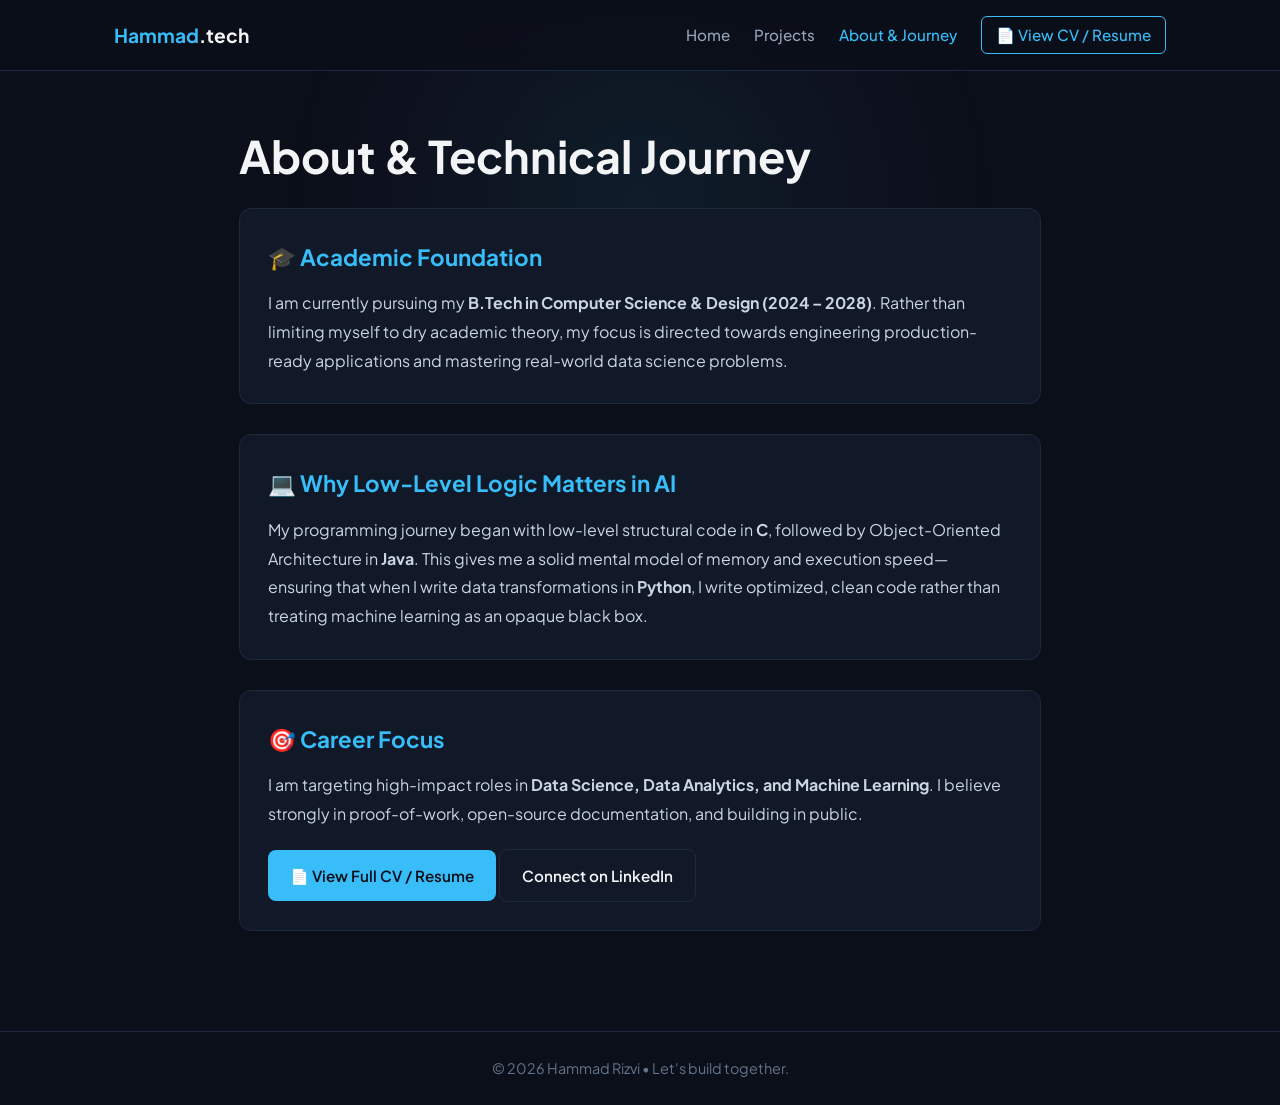
==== about.html @ 096e6cd0 "Create about.html" ====
<!DOCTYPE html>
<html lang="en">
<head>
    <meta charset="UTF-8">
    <meta name="viewport" content="width=device-width, initial-scale=1.0">
    <title>About Me | Hammad Rizvi</title>
    <link href="https://fonts.googleapis.com/css2?family=Plus+Jakarta+Sans:wght@400;600;700;800&display=swap" rel="stylesheet">
    <link rel="stylesheet" href="style.css">
</head>
<body>
    <div class="ambient-glow"></div>

    <nav>
        <div class="nav-container">
            <a href="index.html" class="logo">Hammad<span>.tech</span></a>
            <div class="nav-links">
                <a href="index.html">Home</a>
                <a href="projects.html">Projects</a>
                <a href="about.html" class="active">About & Journey</a>
                <a href="assets/resume.pdf" target="_blank" class="nav-resume-btn">📄 View CV / Resume</a>
            </div>
        </div>
    </nav>

    <div class="container" style="max-width: 850px;">
        <h1 style="font-size: 2.8rem; margin-bottom: 16px;">About & Technical Journey</h1>
        
        <div class="card" style="margin-bottom: 30px; line-height: 1.8; color: #cbd5e1;">
            <h2 style="color: var(--primary); font-size: 1.4rem; margin-bottom: 12px;">🎓 Academic Foundation</h2>
            <p>
                I am currently pursuing my <strong>B.Tech in Computer Science & Design (2024 – 2028)</strong>. Rather than limiting myself to dry academic theory, my focus is directed towards engineering production-ready applications and mastering real-world data science problems.
            </p>
        </div>

        <div class="card" style="margin-bottom: 30px; line-height: 1.8; color: #cbd5e1;">
            <h2 style="color: var(--primary); font-size: 1.4rem; margin-bottom: 12px;">💻 Why Low-Level Logic Matters in AI</h2>
            <p>
                My programming journey began with low-level structural code in <strong>C</strong>, followed by Object-Oriented Architecture in <strong>Java</strong>. This gives me a solid mental model of memory and execution speed—ensuring that when I write data transformations in <strong>Python</strong>, I write optimized, clean code rather than treating machine learning as an opaque black box.
            </p>
        </div>

        <div class="card" style="margin-bottom: 40px; line-height: 1.8; color: #cbd5e1;">
            <h2 style="color: var(--primary); font-size: 1.4rem; margin-bottom: 12px;">🎯 Career Focus</h2>
            <p>
                I am targeting high-impact roles in <strong>Data Science, Data Analytics, and Machine Learning</strong>. I believe strongly in proof-of-work, open-source documentation, and building in public.
            </p>
            <div style="margin-top: 20px;">
                <a href="assets/resume.pdf" target="_blank" class="btn btn-primary">📄 View Full CV / Resume</a>
                <a href="https://www.linkedin.com/in/hammadrizvi-dev" target="_blank" class="btn btn-secondary">Connect on LinkedIn</a>
            </div>
        </div>
    </div>

    <footer>
        <p>© 2026 Hammad Rizvi • Let's build together.</p>
    </footer>
</body>
</html>
---- style.css ----
:root {
    --bg: #0b0f19;
    --surface: #111827;
    --surface-card: #162032;
    --border: #1f293d;
    --primary: #38bdf8;
    --primary-glow: rgba(56, 189, 248, 0.15);
    --secondary: #818cf8;
    --text-main: #f3f4f6;
    --text-muted: #94a3b8;
    --accent-green: #34d399;
}

* {
    margin: 0;
    padding: 0;
    box-sizing: border-box;
    scroll-behavior: smooth;
}

body {
    font-family: 'Plus Jakarta Sans', -apple-system, sans-serif;
    background-color: var(--bg);
    color: var(--text-main);
    line-height: 1.6;
    min-height: 100vh;
    display: flex;
    flex-direction: column;
}

.ambient-glow {
    position: fixed;
    top: 0;
    left: 50%;
    transform: translateX(-50%);
    width: 800px;
    height: 400px;
    background: radial-gradient(circle, rgba(56, 189, 248, 0.08) 0%, rgba(129, 140, 248, 0.03) 50%, transparent 80%);
    z-index: -1;
    pointer-events: none;
}

/* Navbar */
nav {
    position: fixed;
    top: 0;
    width: 100%;
    background: rgba(11, 15, 25, 0.85);
    backdrop-filter: blur(12px);
    border-bottom: 1px solid var(--border);
    z-index: 100;
}

.nav-container {
    max-width: 1100px;
    margin: 0 auto;
    padding: 16px 24px;
    display: flex;
    justify-content: space-between;
    align-items: center;
}

.logo {
    font-weight: 700;
    font-size: 1.2rem;
    color: var(--primary);
    text-decoration: none;
}
.logo span { color: var(--text-main); }

.nav-links {
    display: flex;
    align-items: center;
    gap: 24px;
}

.nav-links a {
    color: var(--text-muted);
    text-decoration: none;
    font-size: 0.95rem;
    font-weight: 500;
    transition: color 0.2s;
}

.nav-links a:hover, .nav-links a.active { color: var(--primary); }

.nav-resume-btn {
    border: 1px solid var(--primary) !important;
    color: var(--primary) !important;
    padding: 6px 14px;
    border-radius: 6px;
    font-weight: 600;
}
.nav-resume-btn:hover {
    background: var(--primary);
    color: #0b0f19 !important;
}

/* Container */
.container {
    max-width: 1100px;
    margin: 0 auto;
    padding: 120px 24px 60px 24px;
    flex: 1;
}

/* Buttons */
.btn-group {
    display: flex;
    gap: 14px;
    flex-wrap: wrap;
}

.btn {
    display: inline-flex;
    align-items: center;
    gap: 8px;
    padding: 12px 22px;
    border-radius: 8px;
    font-weight: 600;
    font-size: 0.95rem;
    text-decoration: none;
    transition: all 0.2s;
}

.btn-primary {
    background: var(--primary);
    color: #0b0f19;
}
.btn-primary:hover {
    background: #7dd3fc;
    transform: translateY(-2px);
}

.btn-secondary {
    background: var(--surface);
    color: var(--text-main);
    border: 1px solid var(--border);
}
.btn-secondary:hover {
    background: var(--surface-card);
    transform: translateY(-2px);
}

/* Card Styles */
.card {
    background: var(--surface);
    border: 1px solid var(--border);
    border-radius: 12px;
    padding: 28px;
    transition: all 0.25s;
}
.card:hover {
    border-color: rgba(56, 189, 248, 0.4);
    transform: translateY(-3px);
}

/* Tags */
.tags {
    display: flex;
    flex-wrap: wrap;
    gap: 8px;
}
.tag {
    background: var(--surface-card);
    border: 1px solid var(--border);
    color: #cbd5e1;
    padding: 4px 10px;
    border-radius: 6px;
    font-size: 0.85rem;
    font-family: 'Fira Code', monospace;
}

/* Footer */
footer {
    border-top: 1px solid var(--border);
    padding: 25px 0;
    text-align: center;
    color: #64748b;
    font-size: 0.9rem;
}
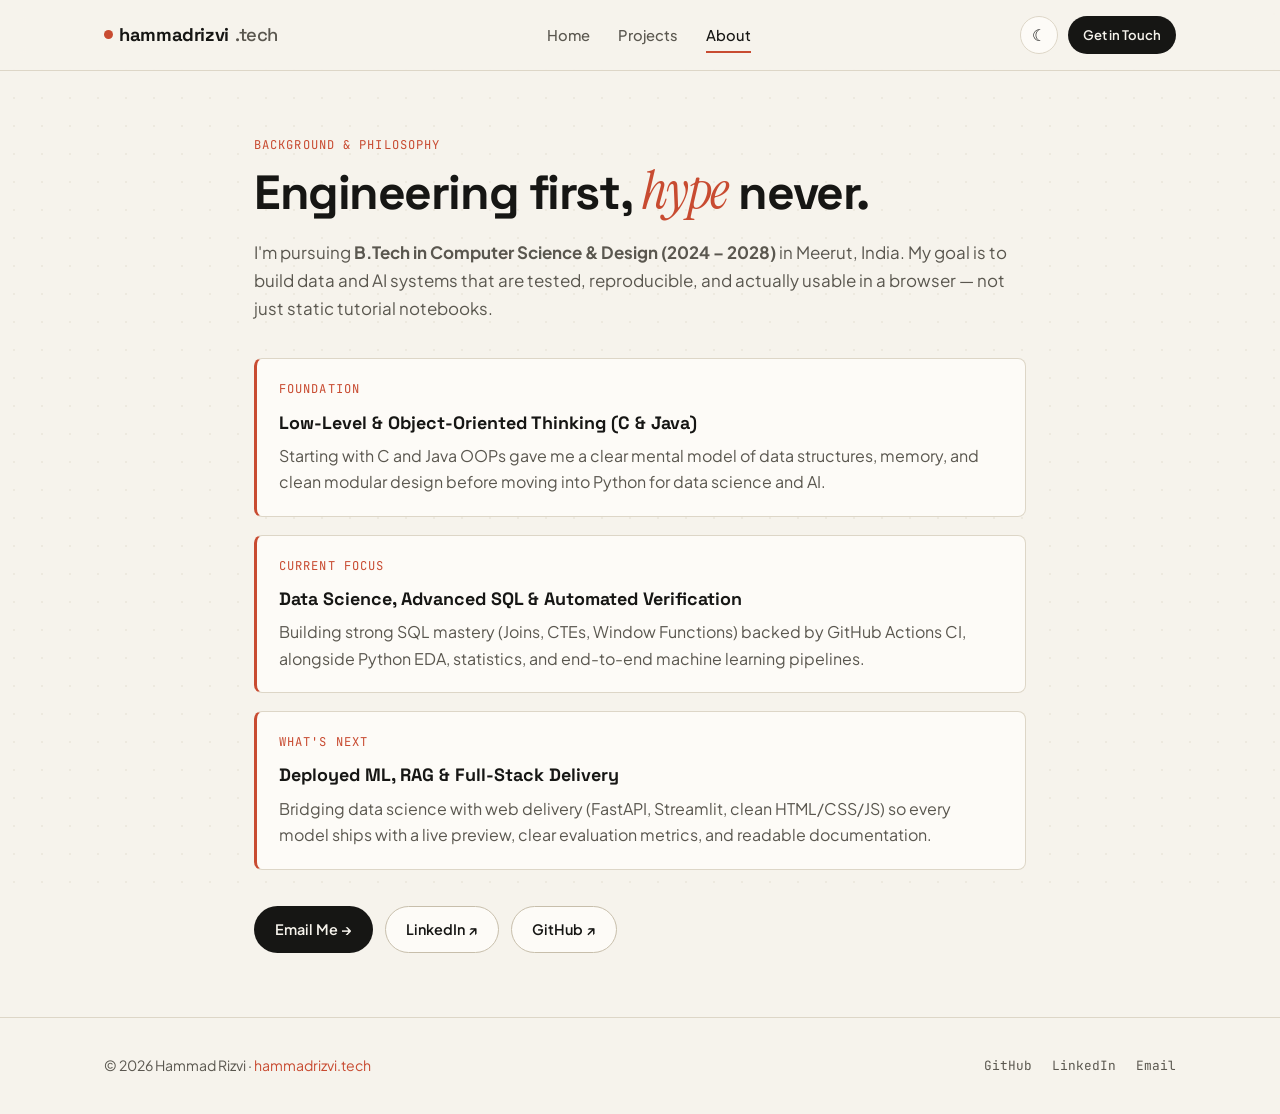
==== commit b3523430: "feat: redesign hammadrizvi.tech with warm editorial palette, interactive project previews, code stri" ====
--- a/about.html
+++ b/about.html
@@ -1,58 +1,90 @@
 <!DOCTYPE html>
 <html lang="en">
 <head>
-    <meta charset="UTF-8">
-    <meta name="viewport" content="width=device-width, initial-scale=1.0">
-    <title>About Me | Hammad Rizvi</title>
-    <link href="https://fonts.googleapis.com/css2?family=Plus+Jakarta+Sans:wght@400;600;700;800&display=swap" rel="stylesheet">
-    <link rel="stylesheet" href="style.css">
+  <meta charset="UTF-8">
+  <meta name="viewport" content="width=device-width, initial-scale=1.0">
+  <title>About | Hammad Rizvi</title>
+  <meta name="description" content="About Hammad Rizvi — B.Tech CS &amp; Design '28, engineering journey across C, Java, Python, SQL, and AI.">
+  <link rel="preconnect" href="https://fonts.googleapis.com">
+  <link rel="preconnect" href="https://fonts.gstatic.com" crossorigin>
+  <link href="https://fonts.googleapis.com/css2?family=Instrument+Serif:ital@0;1&family=JetBrains+Mono:wght@400;500;600&family=Plus+Jakarta+Sans:wght@400;500;600;700&family=Space+Grotesk:wght@600;700&display=swap" rel="stylesheet">
+  <link rel="stylesheet" href="style.css">
 </head>
 <body>
-    <div class="ambient-glow"></div>
+  <header class="site-nav">
+    <div class="container nav-inner">
+      <a href="index.html" class="brand">
+        <span class="brand-dot"></span>hammadrizvi<span>.tech</span>
+      </a>
+      <nav class="nav-links" aria-label="Main navigation">
+        <a href="index.html">Home</a>
+        <a href="projects.html">Projects</a>
+        <a href="about.html" class="active">About</a>
+      </nav>
+      <div class="nav-actions">
+        <button class="theme-toggle" data-theme-toggle title="Toggle Light/Dark Theme" aria-label="Toggle Theme">☾</button>
+        <a href="mailto:Hammadrizvi346@gmail.com" class="btn btn-primary btn-sm">Get in Touch</a>
+      </div>
+    </div>
+  </header>
 
-    <nav>
-        <div class="nav-container">
-            <a href="index.html" class="logo">Hammad<span>.tech</span></a>
-            <div class="nav-links">
-                <a href="index.html">Home</a>
-                <a href="projects.html">Projects</a>
-                <a href="about.html" class="active">About & Journey</a>
-                <a href="assets/resume.pdf" target="_blank" class="nav-resume-btn">📄 View CV / Resume</a>
-            </div>
-        </div>
-    </nav>
+  <main>
+    <section class="section">
+      <div class="container" style="max-width: 820px;">
+        <span class="eyebrow">Background &amp; Philosophy</span>
+        <h1 class="hero-title" style="font-size: clamp(2rem, 4vw, 3rem); margin-bottom: 18px;">
+          Engineering first, <em>hype</em> never.
+        </h1>
+        <p class="hero-sub" style="max-width: 100%; margin-bottom: 36px;">
+          I'm pursuing <strong>B.Tech in Computer Science &amp; Design (2024 – 2028)</strong> in Meerut, India. My goal is to build data and AI systems that are tested, reproducible, and actually usable in a browser — not just static tutorial notebooks.
+        </p>
 
-    <div class="container" style="max-width: 850px;">
-        <h1 style="font-size: 2.8rem; margin-bottom: 16px;">About & Technical Journey</h1>
-        
-        <div class="card" style="margin-bottom: 30px; line-height: 1.8; color: #cbd5e1;">
-            <h2 style="color: var(--primary); font-size: 1.4rem; margin-bottom: 12px;">🎓 Academic Foundation</h2>
-            <p>
-                I am currently pursuing my <strong>B.Tech in Computer Science & Design (2024 – 2028)</strong>. Rather than limiting myself to dry academic theory, my focus is directed towards engineering production-ready applications and mastering real-world data science problems.
+        <div class="timeline">
+          <div class="timeline-item">
+            <span class="eyebrow">Foundation</span>
+            <h3>Low-Level &amp; Object-Oriented Thinking (C &amp; Java)</h3>
+            <p style="color: var(--ink-muted);">
+              Starting with C and Java OOPs gave me a clear mental model of data structures, memory, and clean modular design before moving into Python for data science and AI.
             </p>
+          </div>
+
+          <div class="timeline-item">
+            <span class="eyebrow">Current Focus</span>
+            <h3>Data Science, Advanced SQL &amp; Automated Verification</h3>
+            <p style="color: var(--ink-muted);">
+              Building strong SQL mastery (Joins, CTEs, Window Functions) backed by GitHub Actions CI, alongside Python EDA, statistics, and end-to-end machine learning pipelines.
+            </p>
+          </div>
+
+          <div class="timeline-item">
+            <span class="eyebrow">What's Next</span>
+            <h3>Deployed ML, RAG &amp; Full-Stack Delivery</h3>
+            <p style="color: var(--ink-muted);">
+              Bridging data science with web delivery (FastAPI, Streamlit, clean HTML/CSS/JS) so every model ships with a live preview, clear evaluation metrics, and readable documentation.
+            </p>
+          </div>
         </div>
 
-        <div class="card" style="margin-bottom: 30px; line-height: 1.8; color: #cbd5e1;">
-            <h2 style="color: var(--primary); font-size: 1.4rem; margin-bottom: 12px;">💻 Why Low-Level Logic Matters in AI</h2>
-            <p>
-                My programming journey began with low-level structural code in <strong>C</strong>, followed by Object-Oriented Architecture in <strong>Java</strong>. This gives me a solid mental model of memory and execution speed—ensuring that when I write data transformations in <strong>Python</strong>, I write optimized, clean code rather than treating machine learning as an opaque black box.
-            </p>
+        <div style="margin-top: 36px; display: flex; flex-wrap: wrap; gap: 12px;">
+          <a href="mailto:Hammadrizvi346@gmail.com" class="btn btn-primary">Email Me →</a>
+          <a href="https://www.linkedin.com/in/hammadrizvi-dev" target="_blank" rel="noopener" class="btn btn-secondary">LinkedIn ↗</a>
+          <a href="https://github.com/hammadrizvi-dev" target="_blank" rel="noopener" class="btn btn-secondary">GitHub ↗</a>
         </div>
+      </div>
+    </section>
+  </main>
 
-        <div class="card" style="margin-bottom: 40px; line-height: 1.8; color: #cbd5e1;">
-            <h2 style="color: var(--primary); font-size: 1.4rem; margin-bottom: 12px;">🎯 Career Focus</h2>
-            <p>
-                I am targeting high-impact roles in <strong>Data Science, Data Analytics, and Machine Learning</strong>. I believe strongly in proof-of-work, open-source documentation, and building in public.
-            </p>
-            <div style="margin-top: 20px;">
-                <a href="assets/resume.pdf" target="_blank" class="btn btn-primary">📄 View Full CV / Resume</a>
-                <a href="https://www.linkedin.com/in/hammadrizvi-dev" target="_blank" class="btn btn-secondary">Connect on LinkedIn</a>
-            </div>
-        </div>
+  <footer>
+    <div class="container footer-inner">
+      <p>© 2026 Hammad Rizvi · <a href="https://hammadrizvi.tech" style="color: var(--accent);">hammadrizvi.tech</a></p>
+      <div class="footer-links">
+        <a href="https://github.com/hammadrizvi-dev" target="_blank" rel="noopener">GitHub</a>
+        <a href="https://www.linkedin.com/in/hammadrizvi-dev" target="_blank" rel="noopener">LinkedIn</a>
+        <a href="mailto:Hammadrizvi346@gmail.com">Email</a>
+      </div>
     </div>
+  </footer>
 
-    <footer>
-        <p>© 2026 Hammad Rizvi • Let's build together.</p>
-    </footer>
+  <script src="app.js"></script>
 </body>
 </html>
--- a/style.css
+++ b/style.css
@@ -1,181 +1,735 @@
+/* ==========================================================================
+   hammadrizvi.tech — Warm Editorial Studio Design System
+   Zero generic AI blue/purple gradients. Pure typography, grid & craft.
+   ========================================================================== */
+
 :root {
-    --bg: #0b0f19;
-    --surface: #111827;
-    --surface-card: #162032;
-    --border: #1f293d;
-    --primary: #38bdf8;
-    --primary-glow: rgba(56, 189, 248, 0.15);
-    --secondary: #818cf8;
-    --text-main: #f3f4f6;
-    --text-muted: #94a3b8;
-    --accent-green: #34d399;
-}
-
-* {
-    margin: 0;
-    padding: 0;
-    box-sizing: border-box;
-    scroll-behavior: smooth;
+  --bg: #f6f3ec;
+  --surface: #fdfbf7;
+  --surface-alt: #ede8dc;
+  --ink: #161614;
+  --ink-muted: #5a574f;
+  --accent: #c84b31;
+  --accent-soft: rgba(200, 75, 49, 0.1);
+  --green: #1e5646;
+  --green-soft: rgba(30, 86, 70, 0.1);
+  --border: #ddd6c7;
+  --border-strong: #c7beab;
+  --code-bg: #1c1b18;
+  --code-ink: #f1ede4;
+  --shadow: 0 12px 32px rgba(22, 22, 20, 0.06);
+  --radius: 14px;
+  --radius-sm: 8px;
+  --font-display: 'Space Grotesk', system-ui, sans-serif;
+  --font-serif: 'Instrument Serif', Georgia, serif;
+  --font-sans: 'Plus Jakarta Sans', system-ui, sans-serif;
+  --font-mono: 'JetBrains Mono', ui-monospace, monospace;
+}
+
+[data-theme="dark"] {
+  --bg: #131311;
+  --surface: #1b1b18;
+  --surface-alt: #24231f;
+  --ink: #f2efe9;
+  --ink-muted: #a19c91;
+  --accent: #e46b4c;
+  --accent-soft: rgba(228, 107, 76, 0.14);
+  --green: #4aa98b;
+  --green-soft: rgba(74, 169, 139, 0.14);
+  --border: #2c2b26;
+  --border-strong: #3e3c35;
+  --code-bg: #0e0e0c;
+  --code-ink: #eee9de;
+  --shadow: 0 16px 40px rgba(0, 0, 0, 0.45);
+}
+
+*, *::before, *::after {
+  box-sizing: border-box;
+  margin: 0;
+  padding: 0;
+}
+
+html {
+  scroll-behavior: smooth;
 }
 
 body {
-    font-family: 'Plus Jakarta Sans', -apple-system, sans-serif;
-    background-color: var(--bg);
-    color: var(--text-main);
-    line-height: 1.6;
-    min-height: 100vh;
-    display: flex;
-    flex-direction: column;
-}
-
-.ambient-glow {
-    position: fixed;
-    top: 0;
-    left: 50%;
-    transform: translateX(-50%);
-    width: 800px;
-    height: 400px;
-    background: radial-gradient(circle, rgba(56, 189, 248, 0.08) 0%, rgba(129, 140, 248, 0.03) 50%, transparent 80%);
-    z-index: -1;
-    pointer-events: none;
-}
-
-/* Navbar */
-nav {
-    position: fixed;
-    top: 0;
-    width: 100%;
-    background: rgba(11, 15, 25, 0.85);
-    backdrop-filter: blur(12px);
-    border-bottom: 1px solid var(--border);
-    z-index: 100;
-}
-
-.nav-container {
-    max-width: 1100px;
-    margin: 0 auto;
-    padding: 16px 24px;
-    display: flex;
-    justify-content: space-between;
-    align-items: center;
-}
-
-.logo {
-    font-weight: 700;
-    font-size: 1.2rem;
-    color: var(--primary);
-    text-decoration: none;
-}
-.logo span { color: var(--text-main); }
+  background-color: var(--bg);
+  color: var(--ink);
+  font-family: var(--font-sans);
+  font-size: 16px;
+  line-height: 1.65;
+  -webkit-font-smoothing: antialiased;
+  transition: background-color 0.25s ease, color 0.25s ease;
+  min-height: 100vh;
+  display: flex;
+  flex-direction: column;
+}
+
+a {
+  color: inherit;
+  text-decoration: none;
+}
+
+/* Subtle paper grain grid */
+body::before {
+  content: "";
+  position: fixed;
+  inset: 0;
+  pointer-events: none;
+  z-index: -1;
+  background-image: radial-gradient(var(--border) 1px, transparent 1px);
+  background-size: 28px 28px;
+  opacity: 0.35;
+}
+
+.container {
+  width: 100%;
+  max-width: 1120px;
+  margin: 0 auto;
+  padding: 0 24px;
+}
+
+/* Navigation */
+.site-nav {
+  position: sticky;
+  top: 0;
+  z-index: 50;
+  background: color-mix(in srgb, var(--bg) 88%, transparent);
+  backdrop-filter: blur(12px);
+  border-bottom: 1px solid var(--border);
+}
+
+.nav-inner {
+  display: flex;
+  align-items: center;
+  justify-content: space-between;
+  height: 70px;
+  gap: 16px;
+}
+
+.brand {
+  font-family: var(--font-display);
+  font-weight: 700;
+  font-size: 1.15rem;
+  letter-spacing: -0.02em;
+  display: inline-flex;
+  align-items: center;
+  gap: 6px;
+}
+
+.brand-dot {
+  width: 9px;
+  height: 9px;
+  border-radius: 50%;
+  background: var(--accent);
+  display: inline-block;
+}
+
+.brand span {
+  color: var(--ink-muted);
+  font-weight: 500;
+}
 
 .nav-links {
-    display: flex;
-    align-items: center;
-    gap: 24px;
+  display: flex;
+  align-items: center;
+  gap: 28px;
 }
 
 .nav-links a {
-    color: var(--text-muted);
-    text-decoration: none;
-    font-size: 0.95rem;
-    font-weight: 500;
-    transition: color 0.2s;
-}
-
-.nav-links a:hover, .nav-links a.active { color: var(--primary); }
-
-.nav-resume-btn {
-    border: 1px solid var(--primary) !important;
-    color: var(--primary) !important;
-    padding: 6px 14px;
-    border-radius: 6px;
-    font-weight: 600;
-}
-.nav-resume-btn:hover {
-    background: var(--primary);
-    color: #0b0f19 !important;
-}
-
-/* Container */
-.container {
-    max-width: 1100px;
-    margin: 0 auto;
-    padding: 120px 24px 60px 24px;
-    flex: 1;
+  font-size: 0.92rem;
+  font-weight: 500;
+  color: var(--ink-muted);
+  transition: color 0.2s ease;
+  position: relative;
+}
+
+.nav-links a:hover,
+.nav-links a.active {
+  color: var(--ink);
+}
+
+.nav-links a.active::after {
+  content: "";
+  position: absolute;
+  left: 0;
+  right: 0;
+  bottom: -6px;
+  height: 2px;
+  background: var(--accent);
+}
+
+.nav-actions {
+  display: flex;
+  align-items: center;
+  gap: 10px;
+}
+
+.theme-toggle {
+  background: var(--surface);
+  border: 1px solid var(--border);
+  color: var(--ink);
+  width: 38px;
+  height: 38px;
+  border-radius: 999px;
+  cursor: pointer;
+  display: inline-flex;
+  align-items: center;
+  justify-content: center;
+  font-size: 1rem;
+  transition: border-color 0.2s, transform 0.2s;
+}
+
+.theme-toggle:hover {
+  border-color: var(--ink);
+  transform: translateY(-1px);
 }
 
 /* Buttons */
-.btn-group {
-    display: flex;
-    gap: 14px;
-    flex-wrap: wrap;
-}
-
 .btn {
-    display: inline-flex;
-    align-items: center;
-    gap: 8px;
-    padding: 12px 22px;
-    border-radius: 8px;
-    font-weight: 600;
-    font-size: 0.95rem;
-    text-decoration: none;
-    transition: all 0.2s;
+  display: inline-flex;
+  align-items: center;
+  justify-content: center;
+  gap: 8px;
+  padding: 11px 20px;
+  border-radius: 999px;
+  font-family: var(--font-sans);
+  font-size: 0.9rem;
+  font-weight: 600;
+  cursor: pointer;
+  border: 1px solid transparent;
+  transition: all 0.2s ease;
 }
 
 .btn-primary {
-    background: var(--primary);
-    color: #0b0f19;
-}
+  background: var(--ink);
+  color: var(--bg);
+}
+
 .btn-primary:hover {
-    background: #7dd3fc;
-    transform: translateY(-2px);
+  background: var(--accent);
+  color: #ffffff;
+  transform: translateY(-1px);
 }
 
 .btn-secondary {
-    background: var(--surface);
-    color: var(--text-main);
-    border: 1px solid var(--border);
-}
+  background: var(--surface);
+  color: var(--ink);
+  border-color: var(--border-strong);
+}
+
 .btn-secondary:hover {
-    background: var(--surface-card);
-    transform: translateY(-2px);
-}
-
-/* Card Styles */
+  border-color: var(--ink);
+  transform: translateY(-1px);
+}
+
+.btn-sm {
+  padding: 7px 14px;
+  font-size: 0.82rem;
+}
+
+/* Hero Section */
+.hero {
+  padding: 72px 0 56px;
+  border-bottom: 1px solid var(--border);
+}
+
+.hero-grid {
+  display: grid;
+  grid-template-columns: 1.35fr 0.95fr;
+  gap: 48px;
+  align-items: center;
+}
+
+.status-pill {
+  display: inline-flex;
+  align-items: center;
+  gap: 8px;
+  font-family: var(--font-mono);
+  font-size: 0.78rem;
+  color: var(--green);
+  background: var(--green-soft);
+  border: 1px solid color-mix(in srgb, var(--green) 30%, transparent);
+  padding: 6px 13px;
+  border-radius: 999px;
+  margin-bottom: 22px;
+}
+
+.status-pill::before {
+  content: "";
+  width: 7px;
+  height: 7px;
+  border-radius: 50%;
+  background: var(--green);
+}
+
+.hero-title {
+  font-family: var(--font-display);
+  font-size: clamp(2.4rem, 5vw, 3.85rem);
+  font-weight: 700;
+  line-height: 1.07;
+  letter-spacing: -0.03em;
+  margin-bottom: 20px;
+}
+
+.hero-title em {
+  font-family: var(--font-serif);
+  font-style: italic;
+  font-weight: 400;
+  color: var(--accent);
+  font-size: 1.12em;
+}
+
+.hero-sub {
+  font-size: 1.06rem;
+  color: var(--ink-muted);
+  max-width: 560px;
+  margin-bottom: 28px;
+}
+
+.hero-cta {
+  display: flex;
+  flex-wrap: wrap;
+  gap: 12px;
+}
+
+/* Telemetry Dossier Card */
+.dossier-card {
+  background: var(--surface);
+  border: 1px solid var(--border);
+  border-radius: var(--radius);
+  padding: 24px;
+  box-shadow: var(--shadow);
+}
+
+.dossier-head {
+  display: flex;
+  justify-content: space-between;
+  align-items: center;
+  padding-bottom: 14px;
+  margin-bottom: 16px;
+  border-bottom: 1px solid var(--border);
+  font-family: var(--font-mono);
+  font-size: 0.76rem;
+  color: var(--ink-muted);
+  text-transform: uppercase;
+  letter-spacing: 0.06em;
+}
+
+.dossier-rows {
+  display: grid;
+  gap: 12px;
+}
+
+.dossier-row {
+  display: flex;
+  justify-content: space-between;
+  align-items: baseline;
+  font-size: 0.9rem;
+  gap: 12px;
+}
+
+.dossier-row span:first-child {
+  color: var(--ink-muted);
+  font-family: var(--font-mono);
+  font-size: 0.8rem;
+}
+
+.dossier-row strong {
+  font-weight: 600;
+  text-align: right;
+}
+
+.dossier-metrics {
+  display: grid;
+  grid-template-columns: repeat(3, 1fr);
+  gap: 10px;
+  margin-top: 18px;
+  padding-top: 16px;
+  border-top: 1px solid var(--border);
+}
+
+.metric-box {
+  background: var(--surface-alt);
+  border-radius: var(--radius-sm);
+  padding: 12px 10px;
+  text-align: center;
+}
+
+.metric-val {
+  font-family: var(--font-display);
+  font-size: 1.35rem;
+  font-weight: 700;
+  display: block;
+}
+
+.metric-lbl {
+  font-family: var(--font-mono);
+  font-size: 0.7rem;
+  color: var(--ink-muted);
+  text-transform: uppercase;
+}
+
+/* Sections */
+.section {
+  padding: 64px 0;
+  border-bottom: 1px solid var(--border);
+}
+
+.section-header {
+  display: flex;
+  justify-content: space-between;
+  align-items: flex-end;
+  gap: 20px;
+  margin-bottom: 32px;
+  flex-wrap: wrap;
+}
+
+.eyebrow {
+  font-family: var(--font-mono);
+  font-size: 0.76rem;
+  text-transform: uppercase;
+  letter-spacing: 0.09em;
+  color: var(--accent);
+  margin-bottom: 8px;
+  display: block;
+}
+
+.section-title {
+  font-family: var(--font-display);
+  font-size: clamp(1.7rem, 3vw, 2.3rem);
+  font-weight: 700;
+  letter-spacing: -0.025em;
+  line-height: 1.15;
+}
+
+/* Filter Tabs */
+.filter-bar {
+  display: flex;
+  flex-wrap: wrap;
+  gap: 8px;
+}
+
+.filter-btn {
+  background: var(--surface);
+  border: 1px solid var(--border);
+  color: var(--ink-muted);
+  padding: 7px 15px;
+  border-radius: 999px;
+  font-family: var(--font-mono);
+  font-size: 0.78rem;
+  cursor: pointer;
+  transition: all 0.2s ease;
+}
+
+.filter-btn:hover {
+  border-color: var(--ink);
+  color: var(--ink);
+}
+
+.filter-btn.active {
+  background: var(--ink);
+  color: var(--bg);
+  border-color: var(--ink);
+}
+
+/* Cards Grid */
+.grid-2 {
+  display: grid;
+  grid-template-columns: repeat(2, 1fr);
+  gap: 22px;
+}
+
+.grid-3 {
+  display: grid;
+  grid-template-columns: repeat(3, 1fr);
+  gap: 20px;
+}
+
 .card {
-    background: var(--surface);
-    border: 1px solid var(--border);
-    border-radius: 12px;
-    padding: 28px;
-    transition: all 0.25s;
-}
+  background: var(--surface);
+  border: 1px solid var(--border);
+  border-radius: var(--radius);
+  padding: 26px;
+  display: flex;
+  flex-direction: column;
+  transition: border-color 0.2s ease, transform 0.2s ease, box-shadow 0.2s ease;
+}
+
 .card:hover {
-    border-color: rgba(56, 189, 248, 0.4);
-    transform: translateY(-3px);
-}
-
-/* Tags */
+  border-color: var(--border-strong);
+  transform: translateY(-3px);
+  box-shadow: var(--shadow);
+}
+
+.card-meta {
+  display: flex;
+  justify-content: space-between;
+  align-items: center;
+  gap: 10px;
+  margin-bottom: 14px;
+  font-family: var(--font-mono);
+  font-size: 0.74rem;
+  text-transform: uppercase;
+  letter-spacing: 0.05em;
+}
+
+.cat-label {
+  color: var(--accent);
+  font-weight: 600;
+}
+
+.badge-live {
+  color: var(--green);
+  background: var(--green-soft);
+  padding: 3px 9px;
+  border-radius: 999px;
+}
+
+.badge-soon {
+  color: var(--ink-muted);
+  background: var(--surface-alt);
+  padding: 3px 9px;
+  border-radius: 999px;
+}
+
+.card h3 {
+  font-family: var(--font-display);
+  font-size: 1.32rem;
+  font-weight: 700;
+  letter-spacing: -0.02em;
+  margin-bottom: 10px;
+}
+
+.card p {
+  color: var(--ink-muted);
+  font-size: 0.94rem;
+  margin-bottom: 18px;
+  flex-grow: 1;
+}
+
 .tags {
-    display: flex;
-    flex-wrap: wrap;
-    gap: 8px;
-}
+  display: flex;
+  flex-wrap: wrap;
+  gap: 7px;
+  margin-bottom: 20px;
+}
+
 .tag {
-    background: var(--surface-card);
-    border: 1px solid var(--border);
-    color: #cbd5e1;
-    padding: 4px 10px;
-    border-radius: 6px;
-    font-size: 0.85rem;
-    font-family: 'Fira Code', monospace;
+  font-family: var(--font-mono);
+  font-size: 0.74rem;
+  background: var(--surface-alt);
+  color: var(--ink);
+  padding: 4px 10px;
+  border-radius: 6px;
+  border: 1px solid var(--border);
+}
+
+.card-actions {
+  display: flex;
+  flex-wrap: wrap;
+  gap: 10px;
+  padding-top: 16px;
+  border-top: 1px solid var(--border);
+}
+
+/* Code Preview Strip */
+.code-window {
+  background: var(--code-bg);
+  color: var(--code-ink);
+  border-radius: var(--radius);
+  overflow: hidden;
+  border: 1px solid var(--border-strong);
+  box-shadow: var(--shadow);
+}
+
+.code-bar {
+  display: flex;
+  justify-content: space-between;
+  align-items: center;
+  padding: 12px 18px;
+  background: rgba(255, 255, 255, 0.04);
+  border-bottom: 1px solid rgba(255, 255, 255, 0.08);
+  font-family: var(--font-mono);
+  font-size: 0.78rem;
+  color: #b7b1a5;
+}
+
+.code-tabs {
+  display: flex;
+  gap: 8px;
+}
+
+.code-tab {
+  background: transparent;
+  border: 1px solid transparent;
+  color: #a19c91;
+  font-family: var(--font-mono);
+  font-size: 0.76rem;
+  padding: 4px 10px;
+  border-radius: 6px;
+  cursor: pointer;
+}
+
+.code-tab.active {
+  background: rgba(228, 107, 76, 0.16);
+  border-color: rgba(228, 107, 76, 0.4);
+  color: #f6c6b8;
+}
+
+.copy-btn {
+  background: rgba(255, 255, 255, 0.08);
+  border: 1px solid rgba(255, 255, 255, 0.14);
+  color: #f1ede4;
+  font-family: var(--font-mono);
+  font-size: 0.74rem;
+  padding: 4px 10px;
+  border-radius: 6px;
+  cursor: pointer;
+}
+
+.copy-btn:hover {
+  background: rgba(255, 255, 255, 0.16);
+}
+
+.code-body {
+  padding: 20px;
+  font-family: var(--font-mono);
+  font-size: 0.84rem;
+  line-height: 1.65;
+  overflow-x: auto;
+  white-space: pre;
+}
+
+/* Modal Preview */
+.modal-backdrop {
+  position: fixed;
+  inset: 0;
+  background: rgba(15, 15, 13, 0.65);
+  backdrop-filter: blur(4px);
+  display: none;
+  align-items: center;
+  justify-content: center;
+  padding: 20px;
+  z-index: 100;
+}
+
+.modal-backdrop.open {
+  display: flex;
+}
+
+.modal-panel {
+  background: var(--surface);
+  border: 1px solid var(--border-strong);
+  border-radius: var(--radius);
+  max-width: 680px;
+  width: 100%;
+  max-height: 86vh;
+  overflow-y: auto;
+  padding: 28px;
+  box-shadow: 0 24px 64px rgba(0, 0, 0, 0.35);
+}
+
+.modal-top {
+  display: flex;
+  justify-content: space-between;
+  align-items: flex-start;
+  gap: 16px;
+  margin-bottom: 16px;
+}
+
+.modal-close {
+  background: var(--surface-alt);
+  border: 1px solid var(--border);
+  color: var(--ink);
+  width: 34px;
+  height: 34px;
+  border-radius: 50%;
+  cursor: pointer;
+  font-size: 1.1rem;
+  flex-shrink: 0;
+}
+
+.modal-list {
+  margin: 14px 0 18px 18px;
+  color: var(--ink-muted);
+  font-size: 0.94rem;
+}
+
+.modal-list li {
+  margin-bottom: 6px;
+}
+
+/* Timeline (About Page) */
+.timeline {
+  display: grid;
+  gap: 18px;
+}
+
+.timeline-item {
+  background: var(--surface);
+  border: 1px solid var(--border);
+  border-left: 3px solid var(--accent);
+  border-radius: var(--radius-sm);
+  padding: 20px 22px;
+}
+
+.timeline-item h3 {
+  font-family: var(--font-display);
+  font-size: 1.12rem;
+  margin-bottom: 6px;
 }
 
 /* Footer */
 footer {
-    border-top: 1px solid var(--border);
-    padding: 25px 0;
-    text-align: center;
-    color: #64748b;
-    font-size: 0.9rem;
-}
+  margin-top: auto;
+  padding: 36px 0;
+  color: var(--ink-muted);
+  font-size: 0.88rem;
+}
+
+.footer-inner {
+  display: flex;
+  justify-content: space-between;
+  align-items: center;
+  flex-wrap: wrap;
+  gap: 16px;
+}
+
+.footer-links {
+  display: flex;
+  gap: 20px;
+  font-family: var(--font-mono);
+  font-size: 0.8rem;
+}
+
+.footer-links a:hover {
+  color: var(--accent);
+}
+
+/* Responsive */
+@media (max-width: 860px) {
+  .hero-grid,
+  .grid-2,
+  .grid-3 {
+    grid-template-columns: 1fr;
+  }
+  .hero {
+    padding: 48px 0 40px;
+  }
+  .nav-links {
+    gap: 16px;
+  }
+}
+
+@media (max-width: 560px) {
+  .nav-inner {
+    height: auto;
+    padding: 12px 0;
+    flex-wrap: wrap;
+  }
+  .dossier-metrics {
+    grid-template-columns: repeat(3, 1fr);
+  }
+}
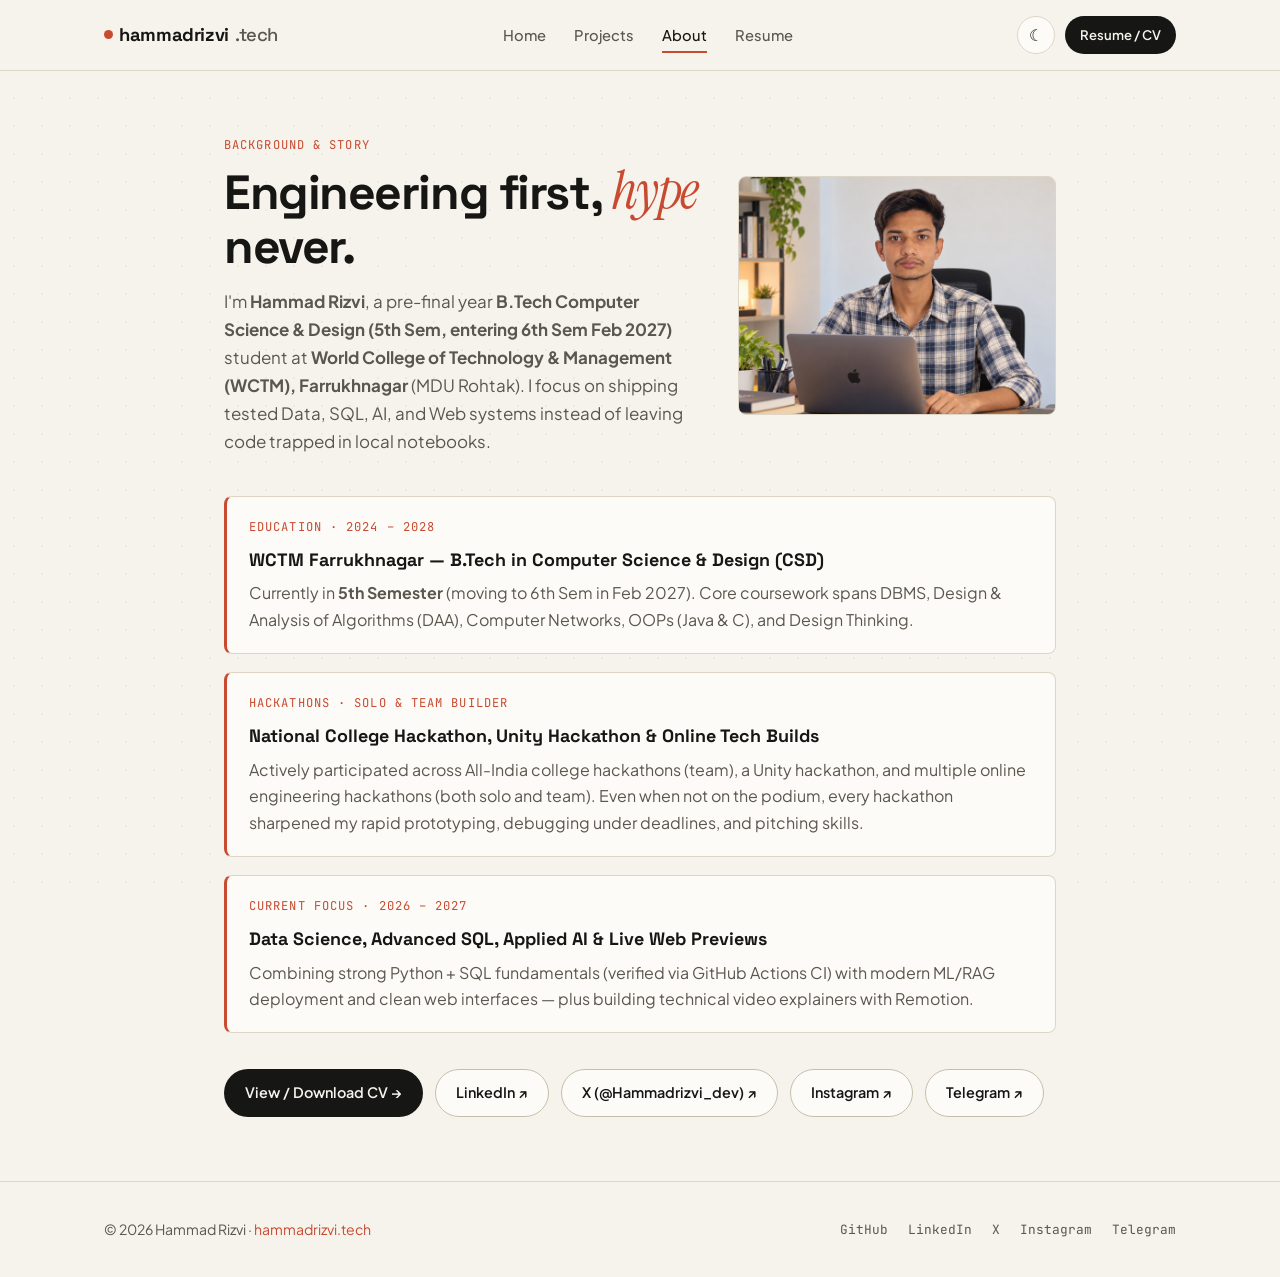
==== commit 5a438025: "feat: add portrait, WCTM 5th sem bio, hackathons, all social handles & printable ATS resume.html" ====
--- a/about.html
+++ b/about.html
@@ -4,7 +4,7 @@
   <meta charset="UTF-8">
   <meta name="viewport" content="width=device-width, initial-scale=1.0">
   <title>About | Hammad Rizvi</title>
-  <meta name="description" content="About Hammad Rizvi — B.Tech CS &amp; Design '28, engineering journey across C, Java, Python, SQL, and AI.">
+  <meta name="description" content="About Hammad Rizvi — B.Tech CS &amp; Design (5th Sem) at WCTM Farrukhnagar, hackathon builder, Data Science &amp; AI Engineering student.">
   <link rel="preconnect" href="https://fonts.googleapis.com">
   <link rel="preconnect" href="https://fonts.gstatic.com" crossorigin>
   <link href="https://fonts.googleapis.com/css2?family=Instrument+Serif:ital@0;1&family=JetBrains+Mono:wght@400;500;600&family=Plus+Jakarta+Sans:wght@400;500;600;700&family=Space+Grotesk:wght@600;700&display=swap" rel="stylesheet">
@@ -20,55 +20,65 @@
         <a href="index.html">Home</a>
         <a href="projects.html">Projects</a>
         <a href="about.html" class="active">About</a>
+        <a href="resume.html">Resume</a>
       </nav>
       <div class="nav-actions">
         <button class="theme-toggle" data-theme-toggle title="Toggle Light/Dark Theme" aria-label="Toggle Theme">☾</button>
-        <a href="mailto:Hammadrizvi346@gmail.com" class="btn btn-primary btn-sm">Get in Touch</a>
+        <a href="resume.html" class="btn btn-primary btn-sm">Resume / CV</a>
       </div>
     </div>
   </header>
 
   <main>
     <section class="section">
-      <div class="container" style="max-width: 820px;">
-        <span class="eyebrow">Background &amp; Philosophy</span>
-        <h1 class="hero-title" style="font-size: clamp(2rem, 4vw, 3rem); margin-bottom: 18px;">
-          Engineering first, <em>hype</em> never.
-        </h1>
-        <p class="hero-sub" style="max-width: 100%; margin-bottom: 36px;">
-          I'm pursuing <strong>B.Tech in Computer Science &amp; Design (2024 – 2028)</strong> in Meerut, India. My goal is to build data and AI systems that are tested, reproducible, and actually usable in a browser — not just static tutorial notebooks.
-        </p>
+      <div class="container" style="max-width: 880px;">
+        <div class="hero-grid" style="grid-template-columns: 1.2fr 0.8fr; gap: 36px; margin-bottom: 40px;">
+          <div>
+            <span class="eyebrow">Background &amp; Story</span>
+            <h1 class="hero-title" style="font-size: clamp(2rem, 4vw, 3rem); margin-bottom: 16px;">
+              Engineering first, <em>hype</em> never.
+            </h1>
+            <p class="hero-sub" style="max-width: 100%; margin-bottom: 0;">
+              I'm <strong>Hammad Rizvi</strong>, a pre-final year <strong>B.Tech Computer Science &amp; Design (5th Sem, entering 6th Sem Feb 2027)</strong> student at <strong>World College of Technology &amp; Management (WCTM), Farrukhnagar</strong> (MDU Rohtak). I focus on shipping tested Data, SQL, AI, and Web systems instead of leaving code trapped in local notebooks.
+            </p>
+          </div>
+          <div class="portrait-frame" style="aspect-ratio: 4 / 3; margin-bottom: 0;">
+            <img src="assets/hammad-portrait.png" alt="Hammad Rizvi at desk">
+          </div>
+        </div>
 
         <div class="timeline">
           <div class="timeline-item">
-            <span class="eyebrow">Foundation</span>
-            <h3>Low-Level &amp; Object-Oriented Thinking (C &amp; Java)</h3>
+            <span class="eyebrow">Education · 2024 – 2028</span>
+            <h3>WCTM Farrukhnagar — B.Tech in Computer Science &amp; Design (CSD)</h3>
             <p style="color: var(--ink-muted);">
-              Starting with C and Java OOPs gave me a clear mental model of data structures, memory, and clean modular design before moving into Python for data science and AI.
+              Currently in <strong>5th Semester</strong> (moving to 6th Sem in Feb 2027). Core coursework spans DBMS, Design &amp; Analysis of Algorithms (DAA), Computer Networks, OOPs (Java &amp; C), and Design Thinking.
             </p>
           </div>
 
           <div class="timeline-item">
-            <span class="eyebrow">Current Focus</span>
-            <h3>Data Science, Advanced SQL &amp; Automated Verification</h3>
+            <span class="eyebrow">Hackathons · Solo &amp; Team Builder</span>
+            <h3>National College Hackathon, Unity Hackathon &amp; Online Tech Builds</h3>
             <p style="color: var(--ink-muted);">
-              Building strong SQL mastery (Joins, CTEs, Window Functions) backed by GitHub Actions CI, alongside Python EDA, statistics, and end-to-end machine learning pipelines.
+              Actively participated across All-India college hackathons (team), a Unity hackathon, and multiple online engineering hackathons (both solo and team). Even when not on the podium, every hackathon sharpened my rapid prototyping, debugging under deadlines, and pitching skills.
             </p>
           </div>
 
           <div class="timeline-item">
-            <span class="eyebrow">What's Next</span>
-            <h3>Deployed ML, RAG &amp; Full-Stack Delivery</h3>
+            <span class="eyebrow">Current Focus · 2026 – 2027</span>
+            <h3>Data Science, Advanced SQL, Applied AI &amp; Live Web Previews</h3>
             <p style="color: var(--ink-muted);">
-              Bridging data science with web delivery (FastAPI, Streamlit, clean HTML/CSS/JS) so every model ships with a live preview, clear evaluation metrics, and readable documentation.
+              Combining strong Python + SQL fundamentals (verified via GitHub Actions CI) with modern ML/RAG deployment and clean web interfaces — plus building technical video explainers with Remotion.
             </p>
           </div>
         </div>
 
         <div style="margin-top: 36px; display: flex; flex-wrap: wrap; gap: 12px;">
-          <a href="mailto:Hammadrizvi346@gmail.com" class="btn btn-primary">Email Me →</a>
+          <a href="resume.html" class="btn btn-primary">View / Download CV →</a>
           <a href="https://www.linkedin.com/in/hammadrizvi-dev" target="_blank" rel="noopener" class="btn btn-secondary">LinkedIn ↗</a>
-          <a href="https://github.com/hammadrizvi-dev" target="_blank" rel="noopener" class="btn btn-secondary">GitHub ↗</a>
+          <a href="https://x.com/Hammadrizvi_dev" target="_blank" rel="noopener" class="btn btn-secondary">X (@Hammadrizvi_dev) ↗</a>
+          <a href="https://instagram.com/hammadrizvi_dev" target="_blank" rel="noopener" class="btn btn-secondary">Instagram ↗</a>
+          <a href="https://t.me/Hammadrizvi_dev" target="_blank" rel="noopener" class="btn btn-secondary">Telegram ↗</a>
         </div>
       </div>
     </section>
@@ -80,7 +90,9 @@
       <div class="footer-links">
         <a href="https://github.com/hammadrizvi-dev" target="_blank" rel="noopener">GitHub</a>
         <a href="https://www.linkedin.com/in/hammadrizvi-dev" target="_blank" rel="noopener">LinkedIn</a>
-        <a href="mailto:Hammadrizvi346@gmail.com">Email</a>
+        <a href="https://x.com/Hammadrizvi_dev" target="_blank" rel="noopener">X</a>
+        <a href="https://instagram.com/hammadrizvi_dev" target="_blank" rel="noopener">Instagram</a>
+        <a href="https://t.me/Hammadrizvi_dev" target="_blank" rel="noopener">Telegram</a>
       </div>
     </div>
   </footer>
--- a/style.css
+++ b/style.css
@@ -299,8 +299,60 @@
   background: var(--surface);
   border: 1px solid var(--border);
   border-radius: var(--radius);
-  padding: 24px;
+  padding: 20px;
   box-shadow: var(--shadow);
+}
+
+.portrait-frame {
+  width: 100%;
+  aspect-ratio: 16 / 10;
+  border-radius: var(--radius-sm);
+  overflow: hidden;
+  border: 1px solid var(--border);
+  margin-bottom: 16px;
+  background: var(--surface-alt);
+}
+
+.portrait-frame img {
+  width: 100%;
+  height: 100%;
+  object-fit: cover;
+  object-position: center 20%;
+  display: block;
+}
+
+.social-grid {
+  display: grid;
+  grid-template-columns: repeat(auto-fit, minmax(175px, 1fr));
+  gap: 12px;
+}
+
+.social-pill {
+  background: var(--surface);
+  border: 1px solid var(--border);
+  border-radius: var(--radius-sm);
+  padding: 14px 16px;
+  display: flex;
+  flex-direction: column;
+  gap: 2px;
+  transition: border-color 0.2s, transform 0.2s;
+}
+
+.social-pill:hover {
+  border-color: var(--accent);
+  transform: translateY(-2px);
+}
+
+.social-pill span {
+  font-family: var(--font-mono);
+  font-size: 0.72rem;
+  text-transform: uppercase;
+  color: var(--ink-muted);
+}
+
+.social-pill strong {
+  font-size: 0.92rem;
+  color: var(--ink);
 }
 
 .dossier-head {
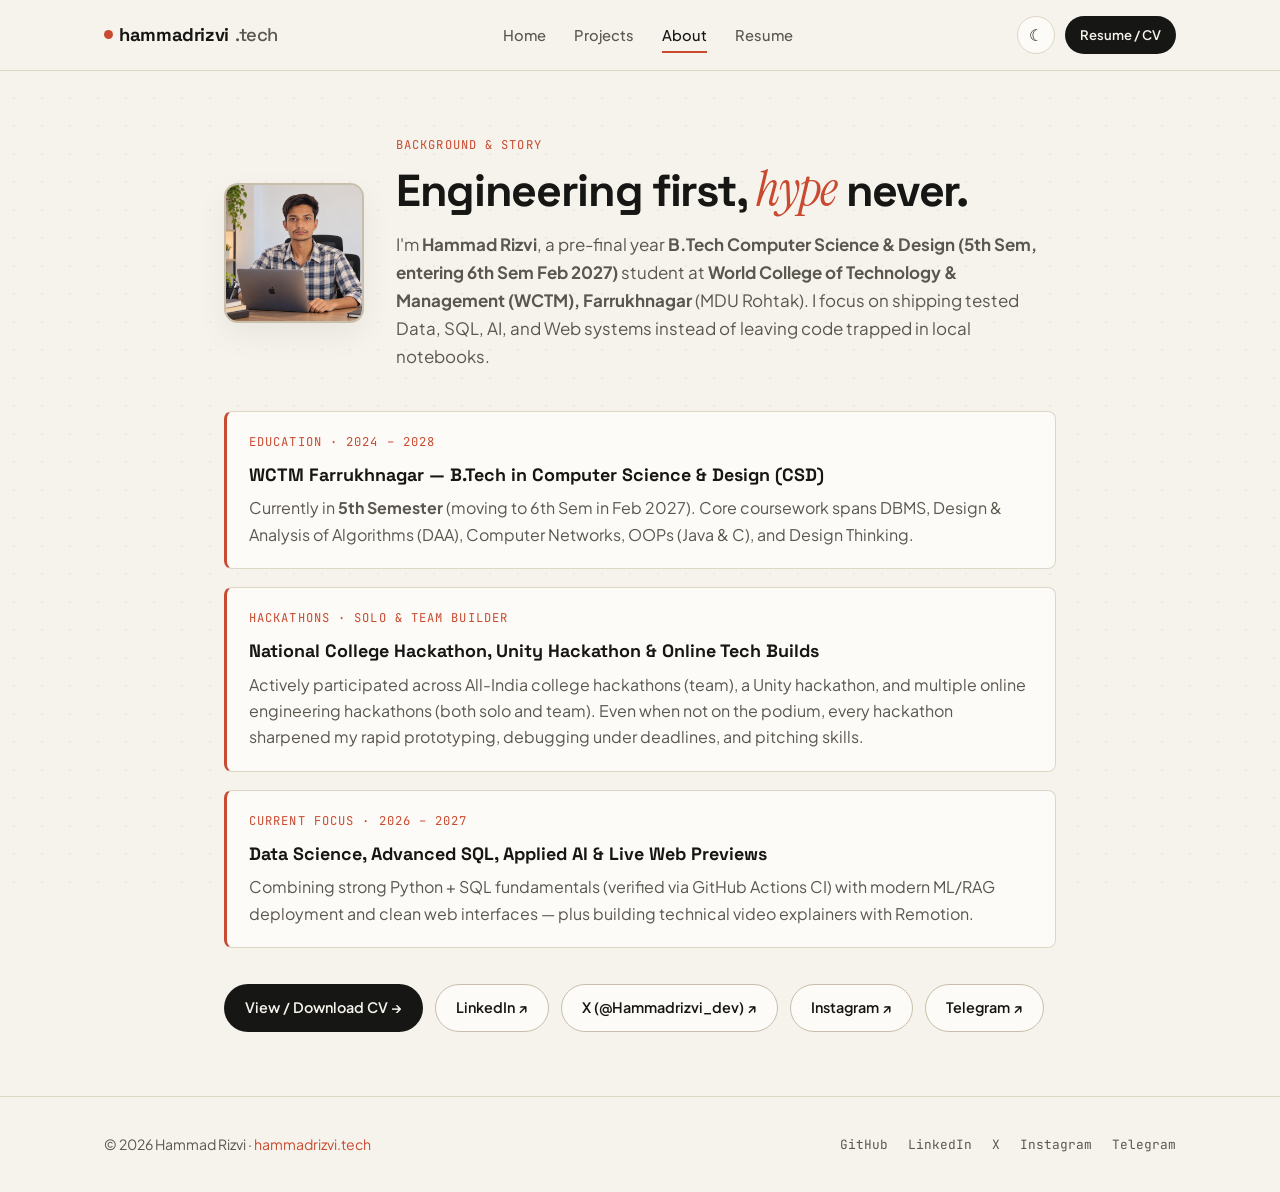
==== commit 2f0e1da7: "design: balance portrait layout with circular dossier avatar & clean about hero frame, optimize asse" ====
--- a/about.html
+++ b/about.html
@@ -32,18 +32,18 @@
   <main>
     <section class="section">
       <div class="container" style="max-width: 880px;">
-        <div class="hero-grid" style="grid-template-columns: 1.2fr 0.8fr; gap: 36px; margin-bottom: 40px;">
+        <div class="about-hero-card">
+          <div class="about-avatar-frame">
+            <img src="assets/hammad-portrait.png" alt="Hammad Rizvi at desk">
+          </div>
           <div>
             <span class="eyebrow">Background &amp; Story</span>
-            <h1 class="hero-title" style="font-size: clamp(2rem, 4vw, 3rem); margin-bottom: 16px;">
+            <h1 class="hero-title" style="font-size: clamp(2rem, 3.5vw, 2.8rem); margin-bottom: 14px;">
               Engineering first, <em>hype</em> never.
             </h1>
             <p class="hero-sub" style="max-width: 100%; margin-bottom: 0;">
               I'm <strong>Hammad Rizvi</strong>, a pre-final year <strong>B.Tech Computer Science &amp; Design (5th Sem, entering 6th Sem Feb 2027)</strong> student at <strong>World College of Technology &amp; Management (WCTM), Farrukhnagar</strong> (MDU Rohtak). I focus on shipping tested Data, SQL, AI, and Web systems instead of leaving code trapped in local notebooks.
             </p>
-          </div>
-          <div class="portrait-frame" style="aspect-ratio: 4 / 3; margin-bottom: 0;">
-            <img src="assets/hammad-portrait.png" alt="Hammad Rizvi at desk">
           </div>
         </div>
 
--- a/style.css
+++ b/style.css
@@ -299,26 +299,85 @@
   background: var(--surface);
   border: 1px solid var(--border);
   border-radius: var(--radius);
-  padding: 20px;
+  padding: 22px;
   box-shadow: var(--shadow);
 }
 
-.portrait-frame {
-  width: 100%;
-  aspect-ratio: 16 / 10;
-  border-radius: var(--radius-sm);
+.dossier-profile-header {
+  display: flex;
+  align-items: center;
+  gap: 16px;
+  padding-bottom: 16px;
+  border-bottom: 1px solid var(--border);
+  margin-bottom: 14px;
+}
+
+.avatar-frame {
+  width: 88px;
+  height: 88px;
+  border-radius: 50%;
   overflow: hidden;
-  border: 1px solid var(--border);
-  margin-bottom: 16px;
+  border: 2px solid var(--border-strong);
+  box-shadow: 0 4px 12px rgba(0, 0, 0, 0.08);
+  flex-shrink: 0;
   background: var(--surface-alt);
 }
 
-.portrait-frame img {
+.avatar-frame img {
   width: 100%;
   height: 100%;
   object-fit: cover;
-  object-position: center 20%;
+  object-position: center 15%;
   display: block;
+}
+
+.dossier-name {
+  font-family: var(--font-display);
+  font-size: 1.25rem;
+  font-weight: 700;
+  line-height: 1.2;
+  color: var(--ink);
+}
+
+.dossier-tag {
+  font-family: var(--font-mono);
+  font-size: 0.74rem;
+  color: var(--accent);
+  margin-top: 4px;
+}
+
+.about-hero-card {
+  display: flex;
+  align-items: center;
+  gap: 32px;
+  margin-bottom: 40px;
+}
+
+.about-avatar-frame {
+  width: 140px;
+  height: 140px;
+  border-radius: var(--radius);
+  overflow: hidden;
+  border: 2px solid var(--border-strong);
+  box-shadow: var(--shadow);
+  flex-shrink: 0;
+  background: var(--surface-alt);
+}
+
+.about-avatar-frame img {
+  width: 100%;
+  height: 100%;
+  object-fit: cover;
+  object-position: center;
+  display: block;
+}
+
+@media (max-width: 768px) {
+  .about-hero-card {
+    flex-direction: column;
+    align-items: flex-start;
+    gap: 20px;
+  }
 }
 
 .social-grid {
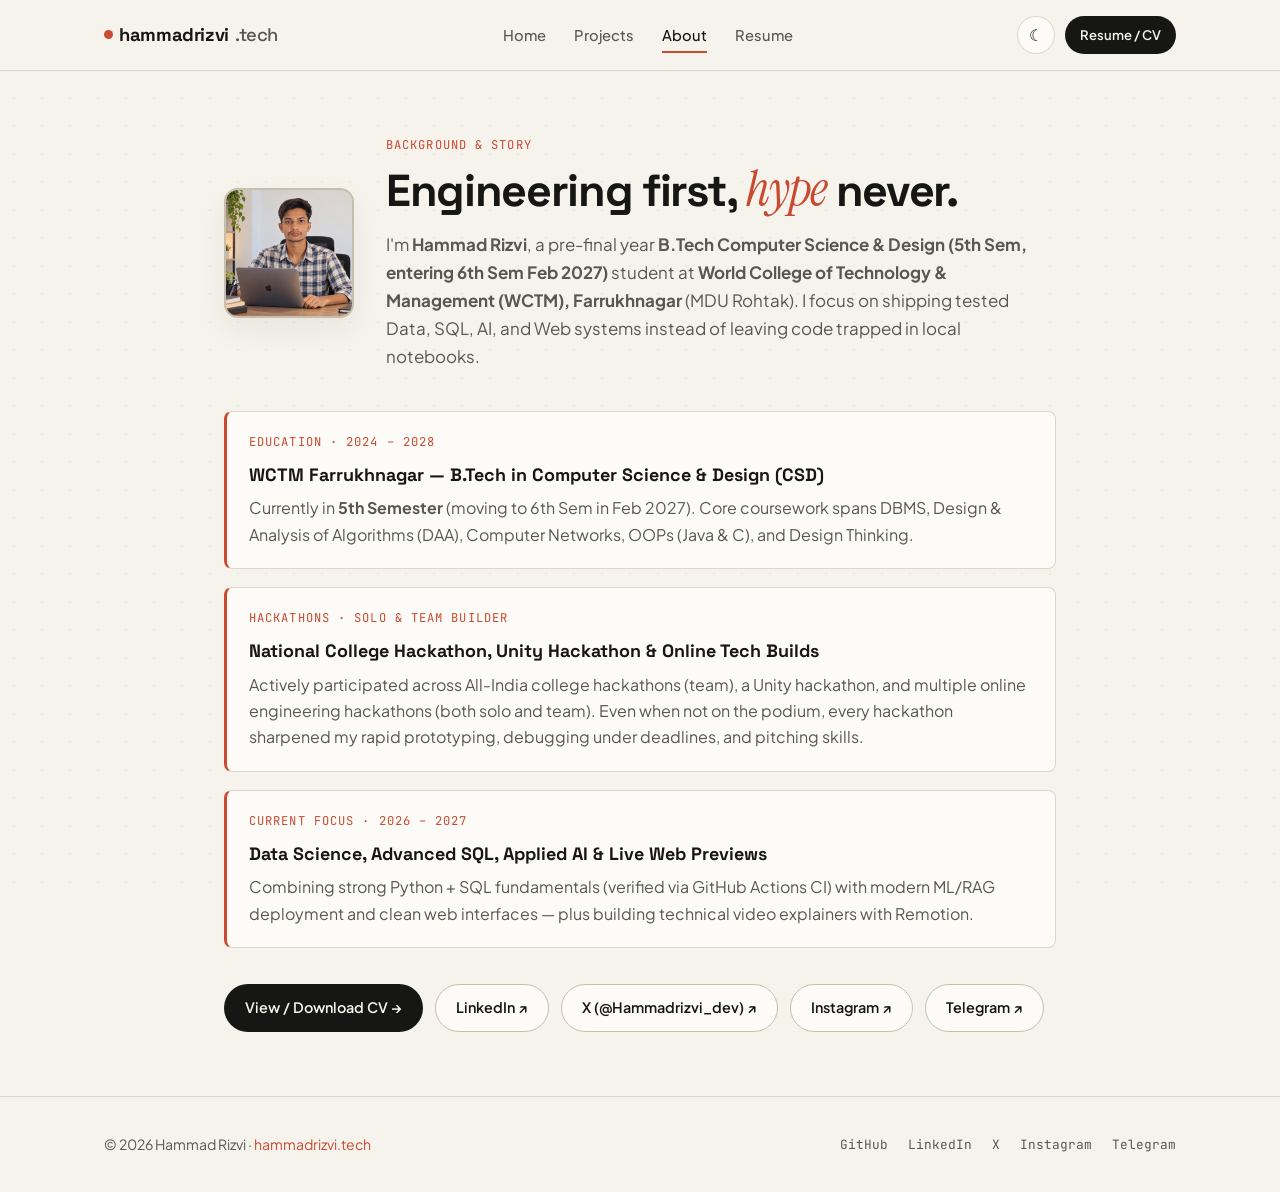
==== commit d2b0e511: "cache: add style.css cache buster so all browsers see updated box immediately" ====
--- a/about.html
+++ b/about.html
@@ -8,7 +8,7 @@
   <link rel="preconnect" href="https://fonts.googleapis.com">
   <link rel="preconnect" href="https://fonts.gstatic.com" crossorigin>
   <link href="https://fonts.googleapis.com/css2?family=Instrument+Serif:ital@0;1&family=JetBrains+Mono:wght@400;500;600&family=Plus+Jakarta+Sans:wght@400;500;600;700&family=Space+Grotesk:wght@600;700&display=swap" rel="stylesheet">
-  <link rel="stylesheet" href="style.css">
+  <link rel="stylesheet" href="style.css?v=2">
 </head>
 <body>
   <header class="site-nav">
--- a/style.css
+++ b/style.css
@@ -247,13 +247,14 @@
   align-items: center;
   gap: 8px;
   font-family: var(--font-mono);
-  font-size: 0.78rem;
+  font-size: 0.76rem;
   color: var(--green);
   background: var(--green-soft);
   border: 1px solid color-mix(in srgb, var(--green) 30%, transparent);
   padding: 6px 13px;
   border-radius: 999px;
   margin-bottom: 22px;
+  line-height: 1.35;
 }
 
 .status-pill::before {
@@ -262,6 +263,7 @@
   height: 7px;
   border-radius: 50%;
   background: var(--green);
+  flex-shrink: 0;
 }
 
 .hero-title {
@@ -297,9 +299,9 @@
 /* Telemetry Dossier Card */
 .dossier-card {
   background: var(--surface);
-  border: 1px solid var(--border);
+  border: 1px solid var(--border-strong);
   border-radius: var(--radius);
-  padding: 22px;
+  padding: 24px;
   box-shadow: var(--shadow);
 }
 
@@ -313,12 +315,12 @@
 }
 
 .avatar-frame {
-  width: 88px;
-  height: 88px;
+  width: 86px;
+  height: 86px;
   border-radius: 50%;
   overflow: hidden;
-  border: 2px solid var(--border-strong);
-  box-shadow: 0 4px 12px rgba(0, 0, 0, 0.08);
+  border: 2px solid var(--accent);
+  box-shadow: 0 4px 14px rgba(0, 0, 0, 0.1);
   flex-shrink: 0;
   background: var(--surface-alt);
 }
@@ -327,7 +329,7 @@
   width: 100%;
   height: 100%;
   object-fit: cover;
-  object-position: center 15%;
+  object-position: center;
   display: block;
 }
 
@@ -346,6 +348,80 @@
   margin-top: 4px;
 }
 
+.dossier-head {
+  display: flex;
+  justify-content: space-between;
+  align-items: center;
+  flex-wrap: wrap;
+  gap: 8px;
+  padding-bottom: 12px;
+  margin-bottom: 14px;
+  border-bottom: 1px solid var(--border);
+  font-family: var(--font-mono);
+  font-size: 0.74rem;
+  color: var(--ink-muted);
+  text-transform: uppercase;
+  letter-spacing: 0.06em;
+}
+
+.dossier-rows {
+  display: grid;
+  gap: 11px;
+}
+
+.dossier-row {
+  display: flex;
+  justify-content: space-between;
+  align-items: baseline;
+  font-size: 0.88rem;
+  gap: 12px;
+}
+
+.dossier-row span:first-child {
+  color: var(--ink-muted);
+  font-family: var(--font-mono);
+  font-size: 0.78rem;
+}
+
+.dossier-row strong {
+  font-weight: 600;
+  text-align: right;
+}
+
+.dossier-metrics {
+  display: grid;
+  grid-template-columns: repeat(3, 1fr);
+  gap: 10px;
+  margin-top: 16px;
+  padding-top: 16px;
+  border-top: 1px solid var(--border);
+}
+
+.metric-box {
+  background: var(--surface-alt);
+  border: 1px solid var(--border);
+  border-radius: var(--radius-sm);
+  padding: 10px 6px;
+  text-align: center;
+}
+
+.metric-val {
+  font-family: var(--font-display);
+  font-size: 1.28rem;
+  font-weight: 700;
+  display: block;
+  color: var(--ink);
+}
+
+.metric-lbl {
+  font-family: var(--font-mono);
+  font-size: 0.68rem;
+  color: var(--ink-muted);
+  text-transform: uppercase;
+  line-height: 1.25;
+  margin-top: 2px;
+}
+
 .about-hero-card {
   display: flex;
   align-items: center;
@@ -354,8 +430,8 @@
 }
 
 .about-avatar-frame {
-  width: 140px;
-  height: 140px;
+  width: 130px;
+  height: 130px;
   border-radius: var(--radius);
   overflow: hidden;
   border: 2px solid var(--border-strong);
@@ -372,114 +448,46 @@
   display: block;
 }
 
+.social-grid {
+  display: grid;
+  grid-template-columns: repeat(auto-fit, minmax(175px, 1fr));
+  gap: 12px;
+}
+
+.social-pill {
+  background: var(--surface);
+  border: 1px solid var(--border);
+  border-radius: var(--radius-sm);
+  padding: 14px 16px;
+  display: flex;
+  flex-direction: column;
+  gap: 2px;
+  transition: border-color 0.2s, transform 0.2s;
+}
+
+.social-pill:hover {
+  border-color: var(--accent);
+  transform: translateY(-2px);
+}
+
+.social-pill span {
+  font-family: var(--font-mono);
+  font-size: 0.72rem;
+  text-transform: uppercase;
+  color: var(--ink-muted);
+}
+
+.social-pill strong {
+  font-size: 0.92rem;
+  color: var(--ink);
+}
+
 @media (max-width: 768px) {
   .about-hero-card {
     flex-direction: column;
     align-items: flex-start;
     gap: 20px;
   }
-}
-
-.social-grid {
-  display: grid;
-  grid-template-columns: repeat(auto-fit, minmax(175px, 1fr));
-  gap: 12px;
-}
-
-.social-pill {
-  background: var(--surface);
-  border: 1px solid var(--border);
-  border-radius: var(--radius-sm);
-  padding: 14px 16px;
-  display: flex;
-  flex-direction: column;
-  gap: 2px;
-  transition: border-color 0.2s, transform 0.2s;
-}
-
-.social-pill:hover {
-  border-color: var(--accent);
-  transform: translateY(-2px);
-}
-
-.social-pill span {
-  font-family: var(--font-mono);
-  font-size: 0.72rem;
-  text-transform: uppercase;
-  color: var(--ink-muted);
-}
-
-.social-pill strong {
-  font-size: 0.92rem;
-  color: var(--ink);
-}
-
-.dossier-head {
-  display: flex;
-  justify-content: space-between;
-  align-items: center;
-  padding-bottom: 14px;
-  margin-bottom: 16px;
-  border-bottom: 1px solid var(--border);
-  font-family: var(--font-mono);
-  font-size: 0.76rem;
-  color: var(--ink-muted);
-  text-transform: uppercase;
-  letter-spacing: 0.06em;
-}
-
-.dossier-rows {
-  display: grid;
-  gap: 12px;
-}
-
-.dossier-row {
-  display: flex;
-  justify-content: space-between;
-  align-items: baseline;
-  font-size: 0.9rem;
-  gap: 12px;
-}
-
-.dossier-row span:first-child {
-  color: var(--ink-muted);
-  font-family: var(--font-mono);
-  font-size: 0.8rem;
-}
-
-.dossier-row strong {
-  font-weight: 600;
-  text-align: right;
-}
-
-.dossier-metrics {
-  display: grid;
-  grid-template-columns: repeat(3, 1fr);
-  gap: 10px;
-  margin-top: 18px;
-  padding-top: 16px;
-  border-top: 1px solid var(--border);
-}
-
-.metric-box {
-  background: var(--surface-alt);
-  border-radius: var(--radius-sm);
-  padding: 12px 10px;
-  text-align: center;
-}
-
-.metric-val {
-  font-family: var(--font-display);
-  font-size: 1.35rem;
-  font-weight: 700;
-  display: block;
-}
-
-.metric-lbl {
-  font-family: var(--font-mono);
-  font-size: 0.7rem;
-  color: var(--ink-muted);
-  text-transform: uppercase;
 }
 
 /* Sections */
